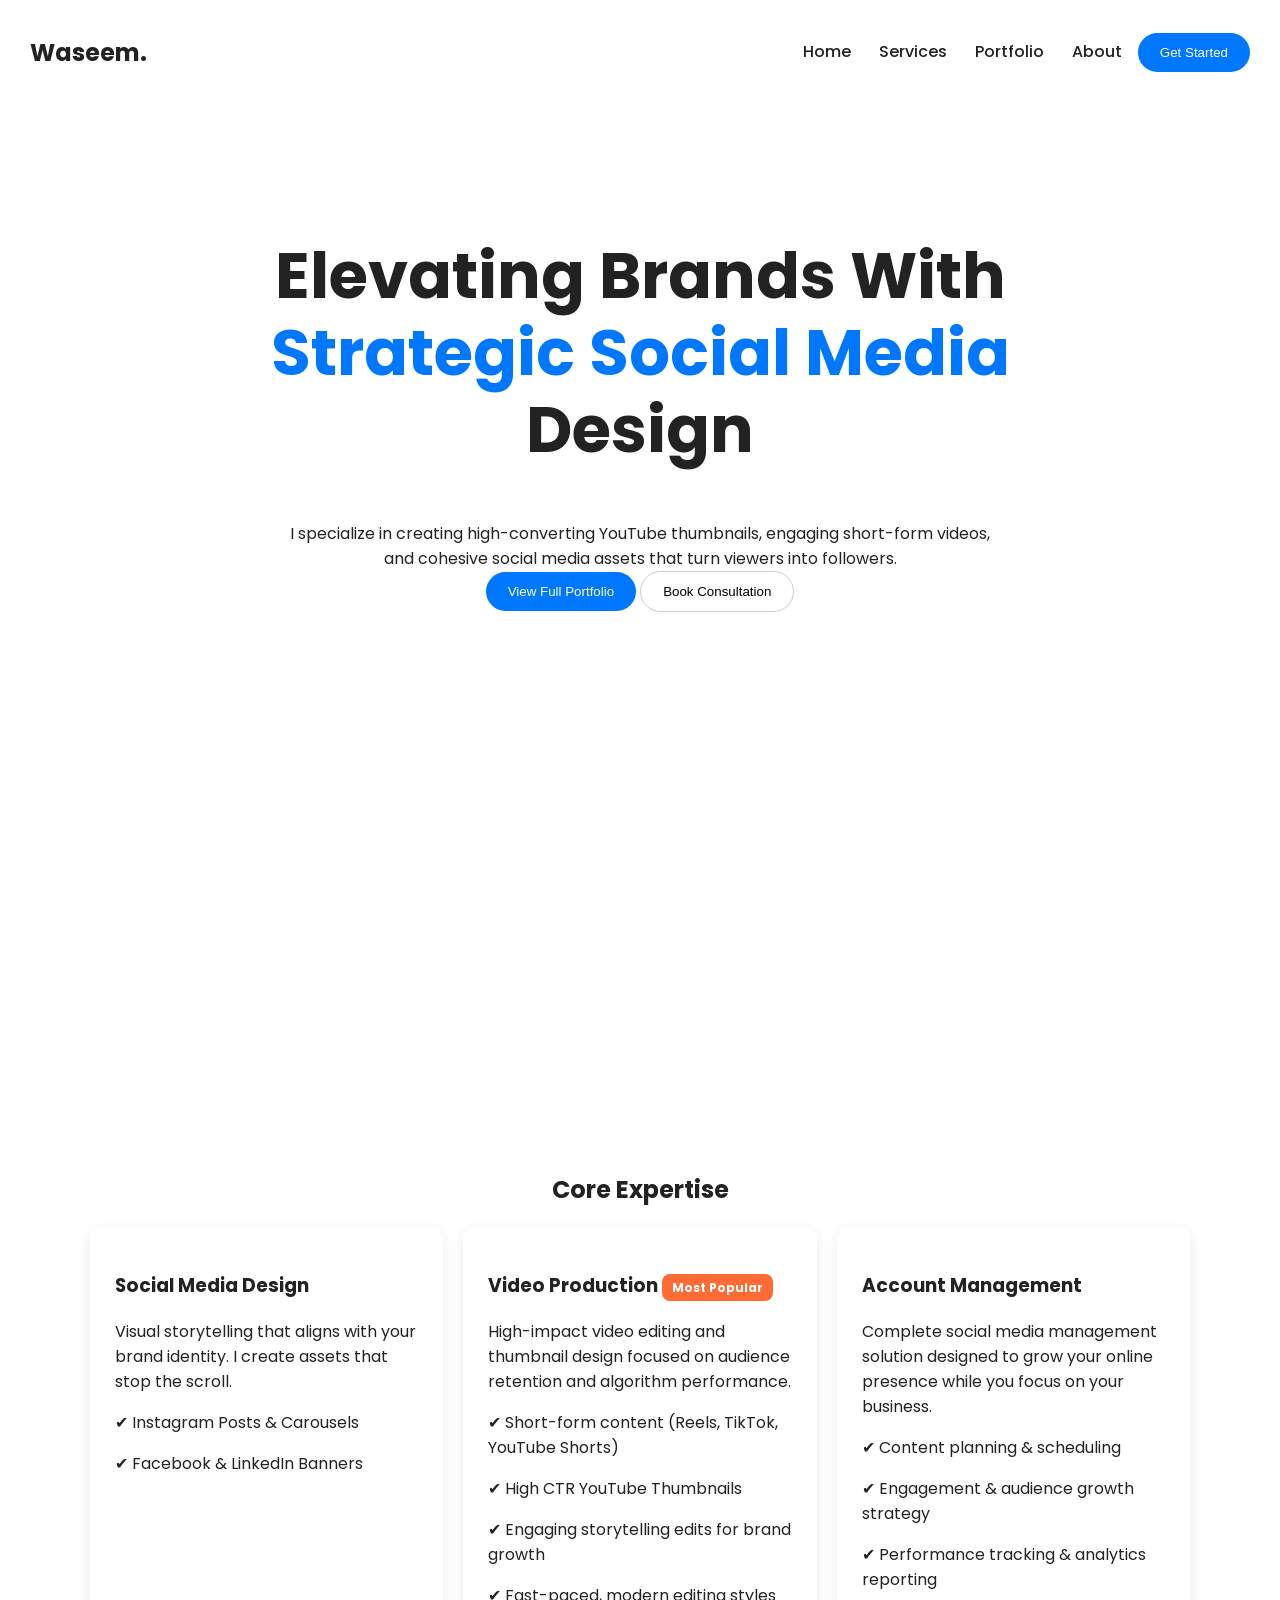
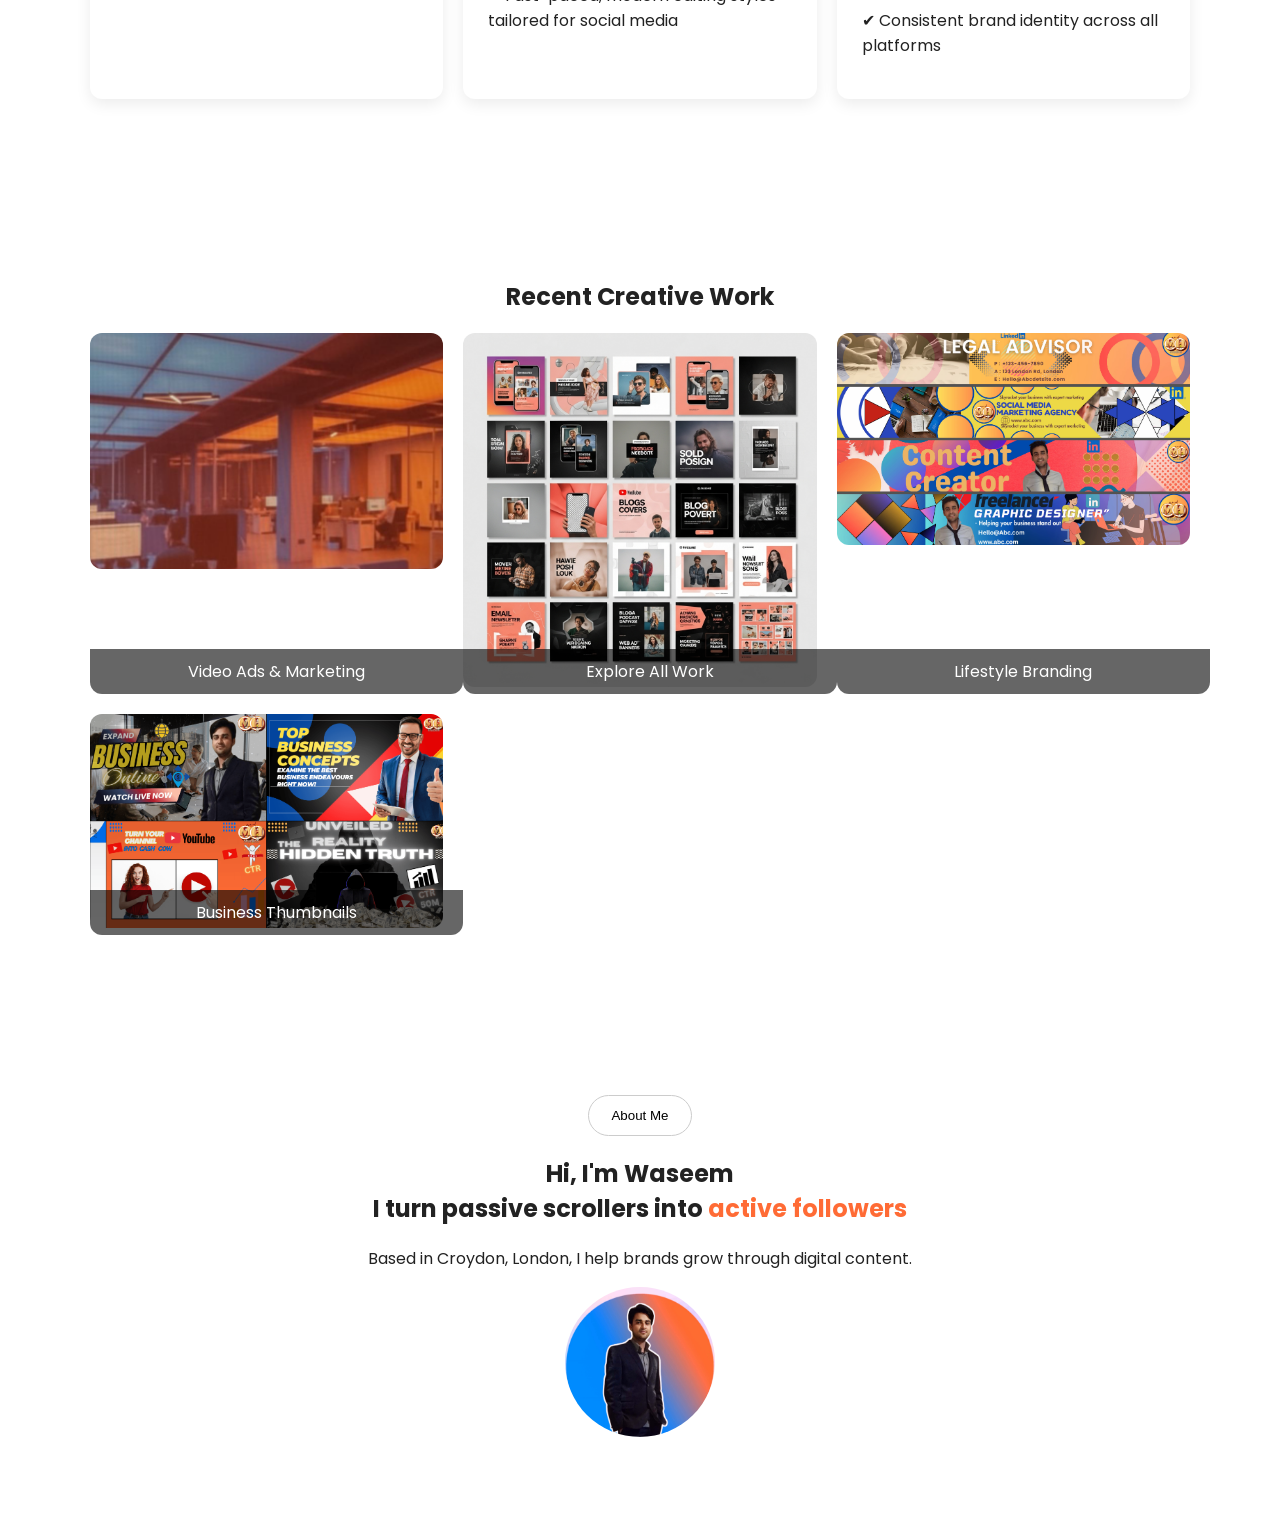
==== index.html @ 192c1cff "Update index.html" ====
<!DOCTYPE html>
<html lang="en">
<head>
<meta charset="UTF-8">
<meta name="viewport" content="width=device-width, initial-scale=1.0">
<title>Waseem Designs</title>

<link href="https://fonts.googleapis.com/css2?family=Poppins:wght@300;400;600;700&display=swap" rel="stylesheet">

<style>
body{font-family:Poppins,sans-serif;margin:0;background:#ffffff;color:#222}
header{display:flex;justify-content:space-between;align-items:center;padding:15px 30px;background:#fff;position:sticky;top:0;z-index:999}
nav a{margin:0 12px;text-decoration:none;color:#222;font-weight:500}

.btn{padding:12px 22px;border-radius:25px;border:none;cursor:pointer}
.btn-blue{background:#0077FF;color:#fff}
.btn-white{background:#fff;border:1px solid #ccc}

.section{padding:80px 20px;text-align:center}
.hero h2{font-size:64px;line-height:1.2}
.hero p{max-width:700px;margin:auto}

.banner{
width:100%;
height:350px;
background:url('Banner.png') center/contain no-repeat;
background-color:#fff;
margin-top:30px;
}

.services{display:grid;grid-template-columns:repeat(3,1fr);gap:20px;max-width:1100px;margin:auto}
.box{background:#fff;padding:25px;border-radius:12px;box-shadow:0 5px 15px rgba(0,0,0,.08);text-align:left}

.gallery{display:grid;grid-template-columns:repeat(3,1fr);gap:20px;max-width:1100px;margin:auto}
.gallery-item{position:relative;cursor:pointer}
.gallery img{width:100%;border-radius:12px}
.overlay{position:absolute;bottom:0;background:rgba(0,0,0,.6);color:#fff;width:100%;padding:10px;border-radius:0 0 12px 12px}

.modal{display:none;position:fixed;top:0;left:0;width:100%;height:100%;background:#fff;overflow:auto;z-index:2000}
.modal-content{max-width:1100px;margin:auto;padding:40px;position:relative}

.close-btn{position:absolute;top:10px;right:20px;font-size:28px;cursor:pointer}

.video-grid{
display:grid;
grid-template-columns:repeat(auto-fit,minmax(320px,1fr));
gap:25px;
justify-content:center;
align-items:center;
max-width:1000px;
margin:auto;
}

.video-grid iframe{
width:100%;
height:220px;
border-radius:10px;
}

.image-grid{
display:grid;
grid-template-columns:repeat(3,1fr);
gap:20px;
}

.image-grid img{
width:100%;
height:200px;
object-fit:cover;
border-radius:10px;
cursor:pointer;
transition:0.3s;
}

.image-grid img:hover{
transform:scale(1.05);
}

.preview{display:none;position:fixed;top:0;left:0;width:100%;height:100%;background:#000;justify-content:center;align-items:center;z-index:3000}
.preview img{max-width:90%;max-height:90vh}

.arrow{position:absolute;font-size:50px;color:#fff;cursor:pointer;user-select:none}
.left{left:20px}.right{right:20px}
</style>
</head>

<body>

<header>
<h2>Waseem.</h2>
<nav>
<a href="#home">Home</a>
<a href="#services">Services</a>
<a href="#portfolio">Portfolio</a>
<a href="#about">About</a>
<button class="btn btn-blue" onclick="openForm()">Get Started</button>
</nav>
</header>

<section id="home" class="section hero">
<h2>Elevating Brands With<br><span style="color:#0077FF">Strategic Social Media</span><br>Design</h2>

<p>I specialize in creating high-converting YouTube thumbnails, engaging short-form videos, and cohesive social media assets that turn viewers into followers.</p>

<button class="btn btn-blue" onclick="scrollToSection('portfolio')">View Full Portfolio</button>
<button class="btn btn-white" onclick="openForm()">Book Consultation</button>

<div class="banner"></div>
</section>

<section id="services" class="section">
<h2>Core Expertise</h2>

<div class="services">

<div class="box">
<h3>Social Media Design</h3>
<p>Visual storytelling that aligns with your brand identity. I create assets that stop the scroll.</p>
<p>✔ Instagram Posts & Carousels</p>
<p>✔ Facebook & LinkedIn Banners</p>
</div>

<div class="box">
<h3>Video Production <span style="background:#FF6B35;color:#fff;padding:5px 10px;border-radius:8px;font-size:12px">Most Popular</span></h3>
<p>High-impact video editing and thumbnail design focused on audience retention and algorithm performance.</p>
<p>✔ Short-form content (Reels, TikTok, YouTube Shorts)</p>
<p>✔ High CTR YouTube Thumbnails</p>
<p>✔ Engaging storytelling edits for brand growth</p>
<p>✔ Fast-paced, modern editing styles tailored for social media</p>
</div>

<div class="box">
<h3>Account Management</h3>
<p>Complete social media management solution designed to grow your online presence while you focus on your business.</p>
<p>✔ Content planning & scheduling</p>
<p>✔ Engagement & audience growth strategy</p>
<p>✔ Performance tracking & analytics reporting</p>
<p>✔ Consistent brand identity across all platforms</p>
</div>

</div>
</section>

<section id="portfolio" class="section">
<h2>Recent Creative Work</h2>

<div class="gallery">
<div class="gallery-item" onclick="openVideos()">
<img src="Videos Thumbnail.PNG">
<div class="overlay">Video Ads & Marketing</div>
</div>

<div class="gallery-item" onclick="openImages()">
<img src="Immage gallery.png">
<div class="overlay">Explore All Work</div>
</div>

<div class="gallery-item">
<img src="LIB 01.jpg">
<div class="overlay">Lifestyle Branding</div>
</div>

<div class="gallery-item">
<img src="Thumbnails 03.png">
<div class="overlay">Business Thumbnails</div>
</div>
</div>
</section>

<!-- VIDEO MODAL -->
<div id="videoModal" class="modal">
<div class="modal-content video-grid">
<span class="close-btn" onclick="closeVideos()">✕</span>

<iframe src="https://www.youtube.com/embed/yLaNjHdaavY"></iframe>
<iframe src="https://www.youtube.com/embed/PnxW_Ctmsts"></iframe>
<iframe src="https://www.youtube.com/embed/07O40xrZhcg"></iframe>
<iframe src="https://www.youtube.com/embed/hh1J-vUrCSE"></iframe>
<iframe src="https://www.youtube.com/embed/8DcwOoXqnf8"></iframe>
<iframe src="https://www.youtube.com/embed/QesPdSOCHp0"></iframe>
<iframe src="https://www.youtube.com/embed/35iKyyiYhtw"></iframe>
<iframe src="https://www.youtube.com/embed/aAD5Paf2DV4"></iframe>

<div style="grid-column:1/-1;text-align:center;margin-top:40px">
<hr>
<h3>Let’s keep in touch</h3>
</div>

</div>
</div>

<!-- IMAGE MODAL -->
<div id="imageModal" class="modal">
<div class="modal-content image-grid">
<span class="close-btn" onclick="closeImages()">✕</span>

<img src="FBB 01 .jpg" onclick="preview(this.src)">
<img src="FBB 02.png" onclick="preview(this.src)">
<img src="GRID SMP 01.jpg" onclick="preview(this.src)">
<img src="GRID SMP 02.png" onclick="preview(this.src)">
<img src="LIB 01.jpg" onclick="preview(this.src)">
<img src="Mix SMP.jpg" onclick="preview(this.src)">
<img src="THumbnails 02.jpg" onclick="preview(this.src)">
<img src="Thumbnails 01.jpg" onclick="preview(this.src)">
<img src="Thumbnails 03.png" onclick="preview(this.src)">
<img src="Youtube Banners 01.jpg" onclick="preview(this.src)">
<img src="Youtube Banners 02.jpg" onclick="preview(this.src)">
<img src="Youtube Banners 03.jpg" onclick="preview(this.src)">

<div style="grid-column:1/-1;text-align:center;margin-top:40px">
<hr>
<h3>Let’s keep in touch</h3>
</div>

</div>
</div>

<!-- PREVIEW -->
<div id="preview" class="preview">
<span class="arrow left" onclick="prev(event)">❮</span>
<img id="previewImg">
<span class="arrow right" onclick="next(event)">❯</span>
</div>

<!-- FORM -->
<div id="formModal" class="modal">
<div class="modal-content">
<span class="close-btn" onclick="closeForm()">✕</span>

<h2>Book Consultation</h2>

<form action="https://formspree.io/f/mlgarzag" method="POST">
<input type="hidden" name="_next" value="https://waseem-designs.github.io/thank-you.html">

<input type="text" name="name" placeholder="Your Name" required><br><br>
<input type="email" name="email" placeholder="Email" required><br><br>
<textarea name="message" placeholder="Your Message" required></textarea><br><br>

<button type="submit" class="btn btn-blue">Submit</button>
</form>

</div>
</div>

<section id="about" class="section">
<button class="btn btn-white">About Me</button>

<h2>
Hi, I'm Waseem<br>
I turn passive scrollers into <span style="color:#FF6B35">active followers</span>
</h2>

<p>Based in Croydon, London, I help brands grow through digital content.</p>

<img src="My Image.jpeg" width="150" style="border-radius:50%">
</section>

<script>
function scrollToSection(id){
document.getElementById(id).scrollIntoView({behavior:'smooth'});
}

function openVideos(){document.getElementById('videoModal').style.display='block';}
function closeVideos(){document.getElementById('videoModal').style.display='none';}

function openImages(){
document.getElementById('imageModal').style.display='block';
images=[...document.querySelectorAll('#imageModal img')].map(i=>i.src);
}
function closeImages(){document.getElementById('imageModal').style.display='none';}

function openForm(){document.getElementById('formModal').style.display='block';}
function closeForm(){document.getElementById('formModal').style.display='none';}

let images=[],index=0;

function preview(src){
document.getElementById('preview').style.display='flex';
document.getElementById('previewImg').src=src;
index=images.indexOf(src);
}

function next(e){e.stopPropagation();index=(index+1)%images.length;preview(images[index]);}
function prev(e){e.stopPropagation();index=(index-1+images.length)%images.length;preview(images[index]);}

document.getElementById('preview').onclick=function(e){
if(e.target.id==="preview"){this.style.display="none";}
};
</script>

</body>
</html>
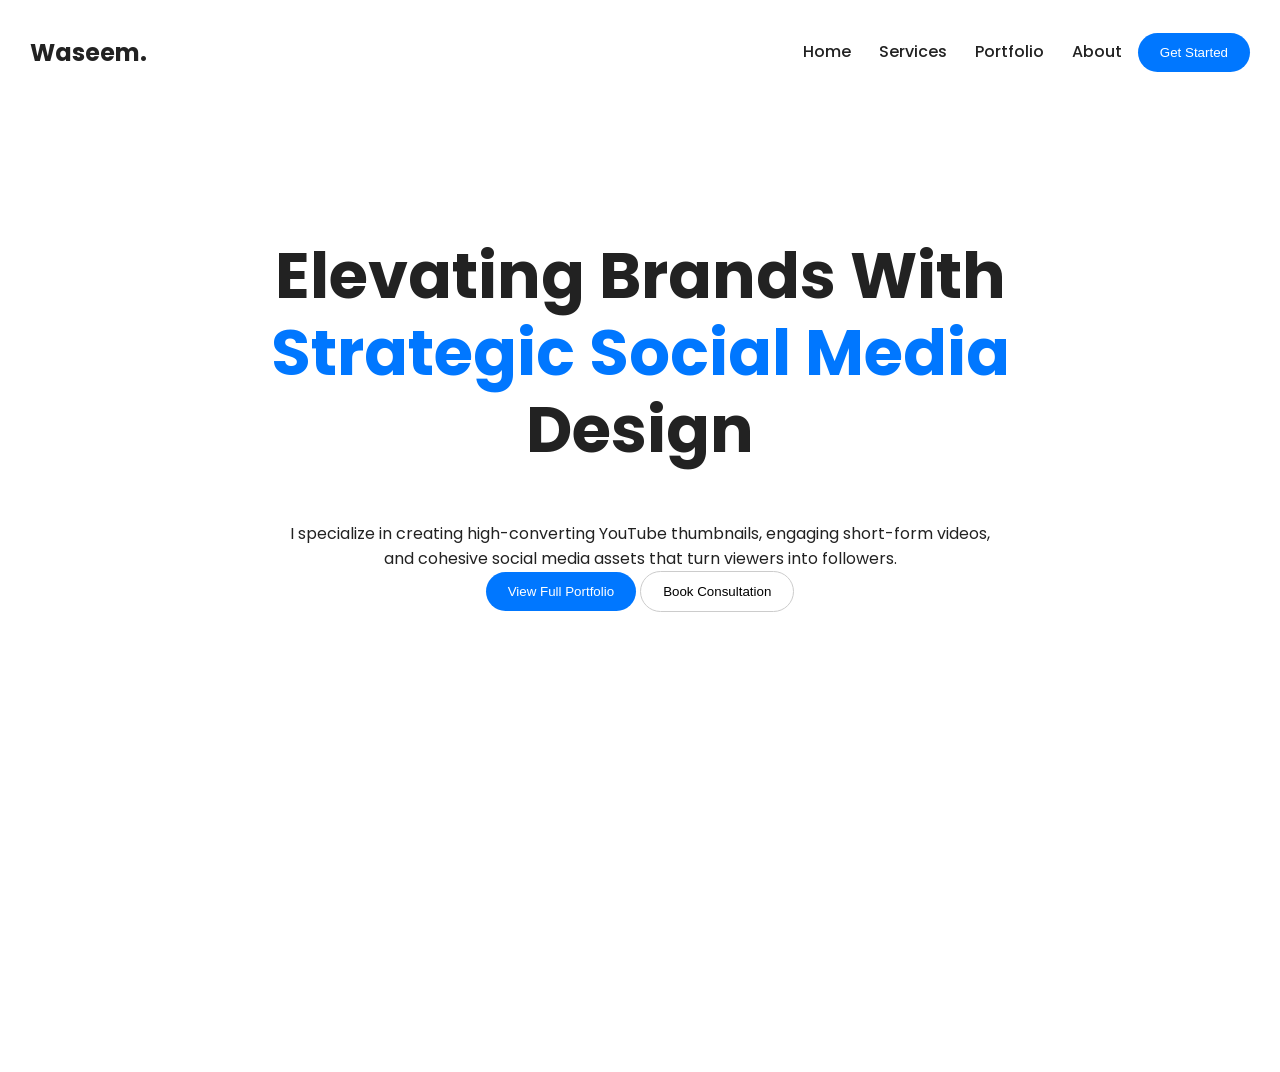
==== commit cf4d4e64: "Web updates" ====
--- a/index.html
+++ b/index.html
@@ -108,120 +108,6 @@
 <div class="banner"></div>
 </section>
 
-<section id="services" class="section">
-<h2>Core Expertise</h2>
-
-<div class="services">
-
-<div class="box">
-<h3>Social Media Design</h3>
-<p>Visual storytelling that aligns with your brand identity. I create assets that stop the scroll.</p>
-<p>✔ Instagram Posts & Carousels</p>
-<p>✔ Facebook & LinkedIn Banners</p>
-</div>
-
-<div class="box">
-<h3>Video Production <span style="background:#FF6B35;color:#fff;padding:5px 10px;border-radius:8px;font-size:12px">Most Popular</span></h3>
-<p>High-impact video editing and thumbnail design focused on audience retention and algorithm performance.</p>
-<p>✔ Short-form content (Reels, TikTok, YouTube Shorts)</p>
-<p>✔ High CTR YouTube Thumbnails</p>
-<p>✔ Engaging storytelling edits for brand growth</p>
-<p>✔ Fast-paced, modern editing styles tailored for social media</p>
-</div>
-
-<div class="box">
-<h3>Account Management</h3>
-<p>Complete social media management solution designed to grow your online presence while you focus on your business.</p>
-<p>✔ Content planning & scheduling</p>
-<p>✔ Engagement & audience growth strategy</p>
-<p>✔ Performance tracking & analytics reporting</p>
-<p>✔ Consistent brand identity across all platforms</p>
-</div>
-
-</div>
-</section>
-
-<section id="portfolio" class="section">
-<h2>Recent Creative Work</h2>
-
-<div class="gallery">
-<div class="gallery-item" onclick="openVideos()">
-<img src="Videos Thumbnail.PNG">
-<div class="overlay">Video Ads & Marketing</div>
-</div>
-
-<div class="gallery-item" onclick="openImages()">
-<img src="Immage gallery.png">
-<div class="overlay">Explore All Work</div>
-</div>
-
-<div class="gallery-item">
-<img src="LIB 01.jpg">
-<div class="overlay">Lifestyle Branding</div>
-</div>
-
-<div class="gallery-item">
-<img src="Thumbnails 03.png">
-<div class="overlay">Business Thumbnails</div>
-</div>
-</div>
-</section>
-
-<!-- VIDEO MODAL -->
-<div id="videoModal" class="modal">
-<div class="modal-content video-grid">
-<span class="close-btn" onclick="closeVideos()">✕</span>
-
-<iframe src="https://www.youtube.com/embed/yLaNjHdaavY"></iframe>
-<iframe src="https://www.youtube.com/embed/PnxW_Ctmsts"></iframe>
-<iframe src="https://www.youtube.com/embed/07O40xrZhcg"></iframe>
-<iframe src="https://www.youtube.com/embed/hh1J-vUrCSE"></iframe>
-<iframe src="https://www.youtube.com/embed/8DcwOoXqnf8"></iframe>
-<iframe src="https://www.youtube.com/embed/QesPdSOCHp0"></iframe>
-<iframe src="https://www.youtube.com/embed/35iKyyiYhtw"></iframe>
-<iframe src="https://www.youtube.com/embed/aAD5Paf2DV4"></iframe>
-
-<div style="grid-column:1/-1;text-align:center;margin-top:40px">
-<hr>
-<h3>Let’s keep in touch</h3>
-</div>
-
-</div>
-</div>
-
-<!-- IMAGE MODAL -->
-<div id="imageModal" class="modal">
-<div class="modal-content image-grid">
-<span class="close-btn" onclick="closeImages()">✕</span>
-
-<img src="FBB 01 .jpg" onclick="preview(this.src)">
-<img src="FBB 02.png" onclick="preview(this.src)">
-<img src="GRID SMP 01.jpg" onclick="preview(this.src)">
-<img src="GRID SMP 02.png" onclick="preview(this.src)">
-<img src="LIB 01.jpg" onclick="preview(this.src)">
-<img src="Mix SMP.jpg" onclick="preview(this.src)">
-<img src="THumbnails 02.jpg" onclick="preview(this.src)">
-<img src="Thumbnails 01.jpg" onclick="preview(this.src)">
-<img src="Thumbnails 03.png" onclick="preview(this.src)">
-<img src="Youtube Banners 01.jpg" onclick="preview(this.src)">
-<img src="Youtube Banners 02.jpg" onclick="preview(this.src)">
-<img src="Youtube Banners 03.jpg" onclick="preview(this.src)">
-
-<div style="grid-column:1/-1;text-align:center;margin-top:40px">
-<hr>
-<h3>Let’s keep in touch</h3>
-</div>
-
-</div>
-</div>
-
-<!-- PREVIEW -->
-<div id="preview" class="preview">
-<span class="arrow left" onclick="prev(event)">❮</span>
-<img id="previewImg">
-<span class="arrow right" onclick="next(event)">❯</span>
-</div>
-
 <!-- FORM -->
 <div id="formModal" class="modal">
 <div class="modal-content">
@@ -229,8 +115,7 @@
 
 <h2>Book Consultation</h2>
 
-<form action="https://formspree.io/f/mlgarzag" method="POST">
-<input type="hidden" name="_next" value="https://waseem-designs.github.io/thank-you.html">
+<form action="https://formspree.io/f/mlgarzag" method="POST" onsubmit="handleSubmit(event)">
 
 <input type="text" name="name" placeholder="Your Name" required><br><br>
 <input type="email" name="email" placeholder="Email" required><br><br>
@@ -241,19 +126,6 @@
 
 </div>
 </div>
-
-<section id="about" class="section">
-<button class="btn btn-white">About Me</button>
-
-<h2>
-Hi, I'm Waseem<br>
-I turn passive scrollers into <span style="color:#FF6B35">active followers</span>
-</h2>
-
-<p>Based in Croydon, London, I help brands grow through digital content.</p>
-
-<img src="My Image.jpeg" width="150" style="border-radius:50%">
-</section>
 
 <script>
 function scrollToSection(id){
@@ -286,6 +158,26 @@
 document.getElementById('preview').onclick=function(e){
 if(e.target.id==="preview"){this.style.display="none";}
 };
+
+// ✅ FINAL WORKING SUBMIT + REDIRECT
+function handleSubmit(e){
+e.preventDefault();
+
+let form = e.target;
+let data = new FormData(form);
+
+fetch(form.action, {
+method: "POST",
+body: data,
+headers: { 'Accept': 'application/json' }
+})
+.then(() => {
+window.location.href = "https://waseem-designs.github.io/thank-you.html";
+})
+.catch(() => {
+alert("Something went wrong. Please try again.");
+});
+}
 </script>
 
 </body>
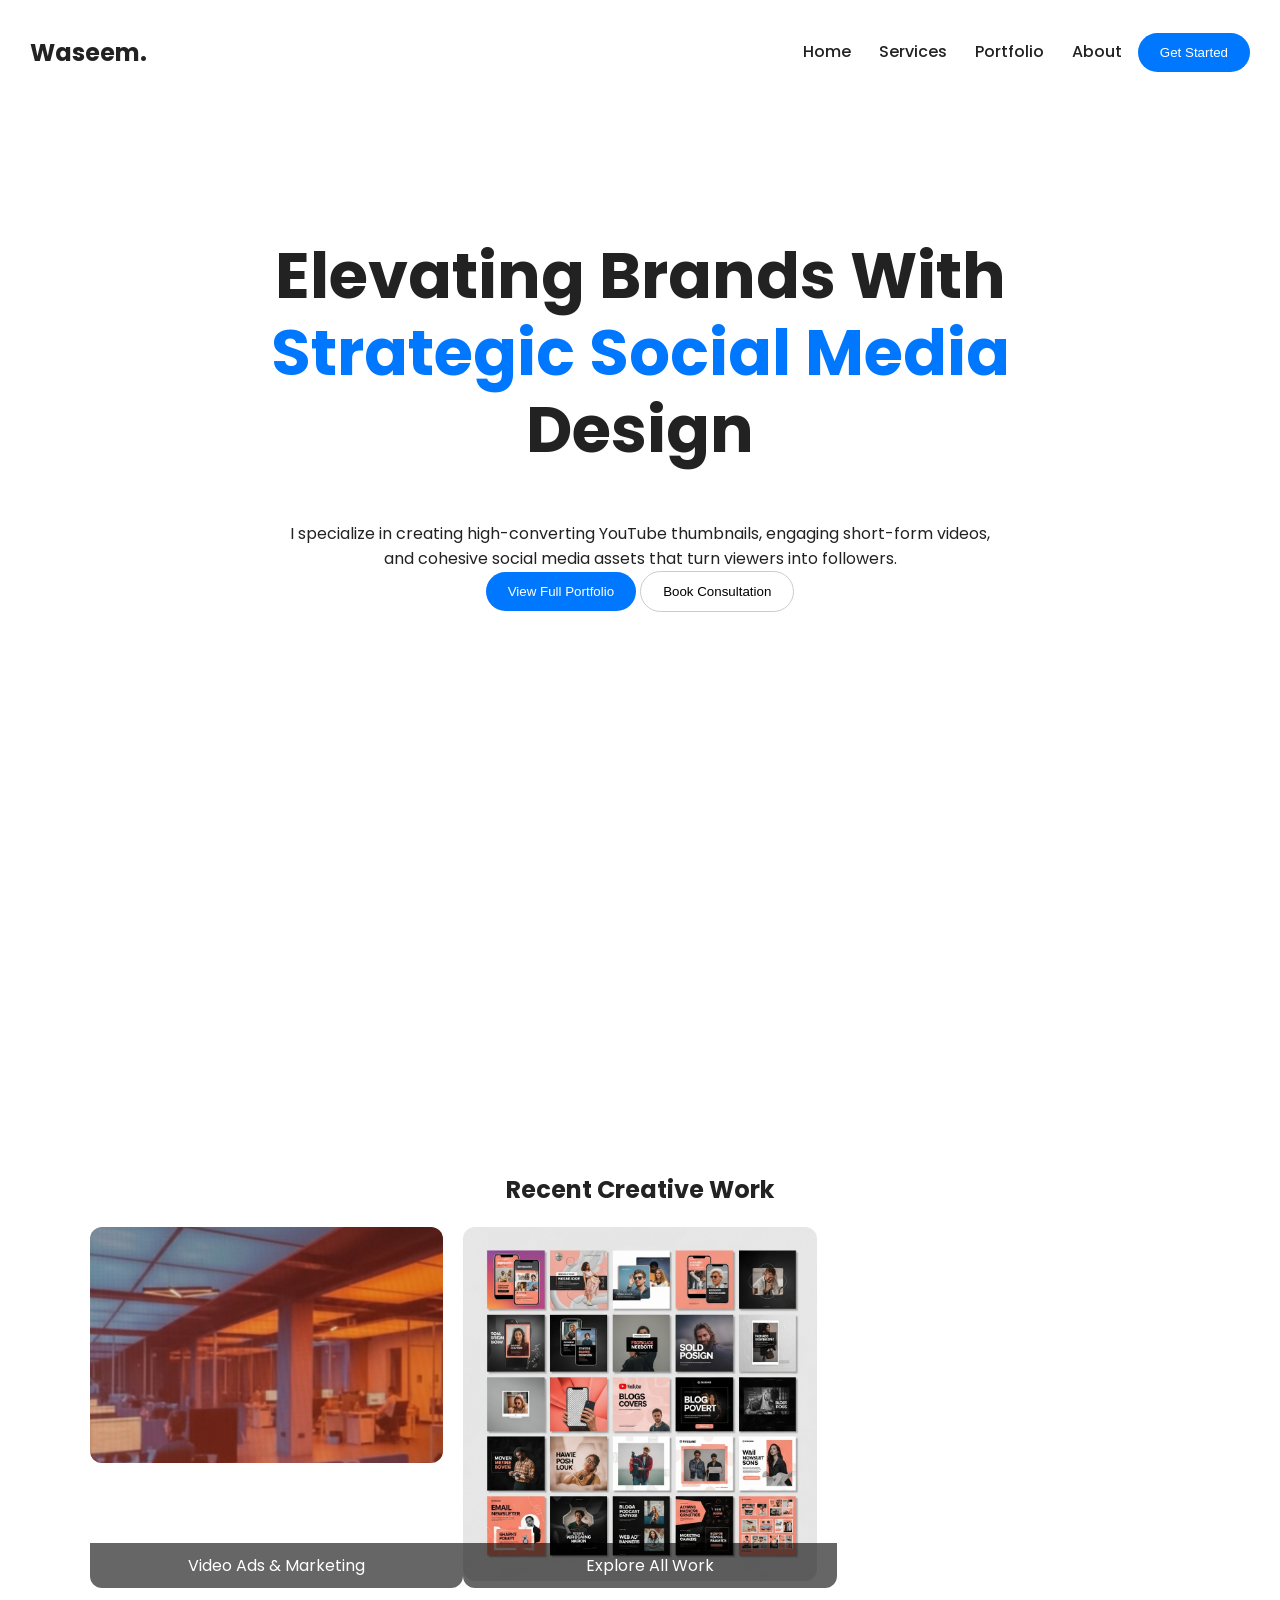
==== commit 53d78f1e: "Web updates" ====
--- a/index.html
+++ b/index.html
@@ -108,6 +108,42 @@
 <div class="banner"></div>
 </section>
 
+<section id="portfolio" class="section">
+<h2>Recent Creative Work</h2>
+
+<div class="gallery">
+<div class="gallery-item" onclick="openVideos()">
+<img src="Videos Thumbnail.PNG">
+<div class="overlay">Video Ads & Marketing</div>
+</div>
+
+<div class="gallery-item" onclick="openImages()">
+<img src="Immage gallery.png">
+<div class="overlay">Explore All Work</div>
+</div>
+</div>
+</section>
+
+<!-- VIDEO MODAL -->
+<div id="videoModal" class="modal">
+<div class="modal-content video-grid">
+<span class="close-btn" onclick="closeVideos()">✕</span>
+
+<iframe src="https://www.youtube.com/embed/yLaNjHdaavY"></iframe>
+<iframe src="https://www.youtube.com/embed/PnxW_Ctmsts"></iframe>
+</div>
+</div>
+
+<!-- IMAGE MODAL -->
+<div id="imageModal" class="modal">
+<div class="modal-content image-grid">
+<span class="close-btn" onclick="closeImages()">✕</span>
+
+<img src="FBB 01 .jpg" onclick="preview(this.src)">
+<img src="FBB 02.png" onclick="preview(this.src)">
+</div>
+</div>
+
 <!-- FORM -->
 <div id="formModal" class="modal">
 <div class="modal-content">
@@ -115,7 +151,8 @@
 
 <h2>Book Consultation</h2>
 
-<form action="https://formspree.io/f/mlgarzag" method="POST" onsubmit="handleSubmit(event)">
+<form action="https://formspree.io/f/mlgarzag" method="POST">
+<input type="hidden" name="_next" value="https://waseem-designs.github.io/thank-you.html">
 
 <input type="text" name="name" placeholder="Your Name" required><br><br>
 <input type="email" name="email" placeholder="Email" required><br><br>
@@ -135,48 +172,26 @@
 function openVideos(){document.getElementById('videoModal').style.display='block';}
 function closeVideos(){document.getElementById('videoModal').style.display='none';}
 
-function openImages(){
-document.getElementById('imageModal').style.display='block';
-images=[...document.querySelectorAll('#imageModal img')].map(i=>i.src);
-}
+function openImages(){document.getElementById('imageModal').style.display='block';}
 function closeImages(){document.getElementById('imageModal').style.display='none';}
 
 function openForm(){document.getElementById('formModal').style.display='block';}
 function closeForm(){document.getElementById('formModal').style.display='none';}
 
-let images=[],index=0;
-
 function preview(src){
-document.getElementById('preview').style.display='flex';
-document.getElementById('previewImg').src=src;
-index=images.indexOf(src);
-}
-
-function next(e){e.stopPropagation();index=(index+1)%images.length;preview(images[index]);}
-function prev(e){e.stopPropagation();index=(index-1+images.length)%images.length;preview(images[index]);}
-
-document.getElementById('preview').onclick=function(e){
-if(e.target.id==="preview"){this.style.display="none";}
-};
-
-// ✅ FINAL WORKING SUBMIT + REDIRECT
-function handleSubmit(e){
-e.preventDefault();
-
-let form = e.target;
-let data = new FormData(form);
-
-fetch(form.action, {
-method: "POST",
-body: data,
-headers: { 'Accept': 'application/json' }
-})
-.then(() => {
-window.location.href = "https://waseem-designs.github.io/thank-you.html";
-})
-.catch(() => {
-alert("Something went wrong. Please try again.");
-});
+let p=document.createElement('div');
+p.style.position='fixed';
+p.style.top='0';
+p.style.left='0';
+p.style.width='100%';
+p.style.height='100%';
+p.style.background='#000';
+p.style.display='flex';
+p.style.justifyContent='center';
+p.style.alignItems='center';
+p.innerHTML='<img src="'+src+'" style="max-width:90%;max-height:90%">';
+p.onclick=()=>p.remove();
+document.body.appendChild(p);
 }
 </script>
 
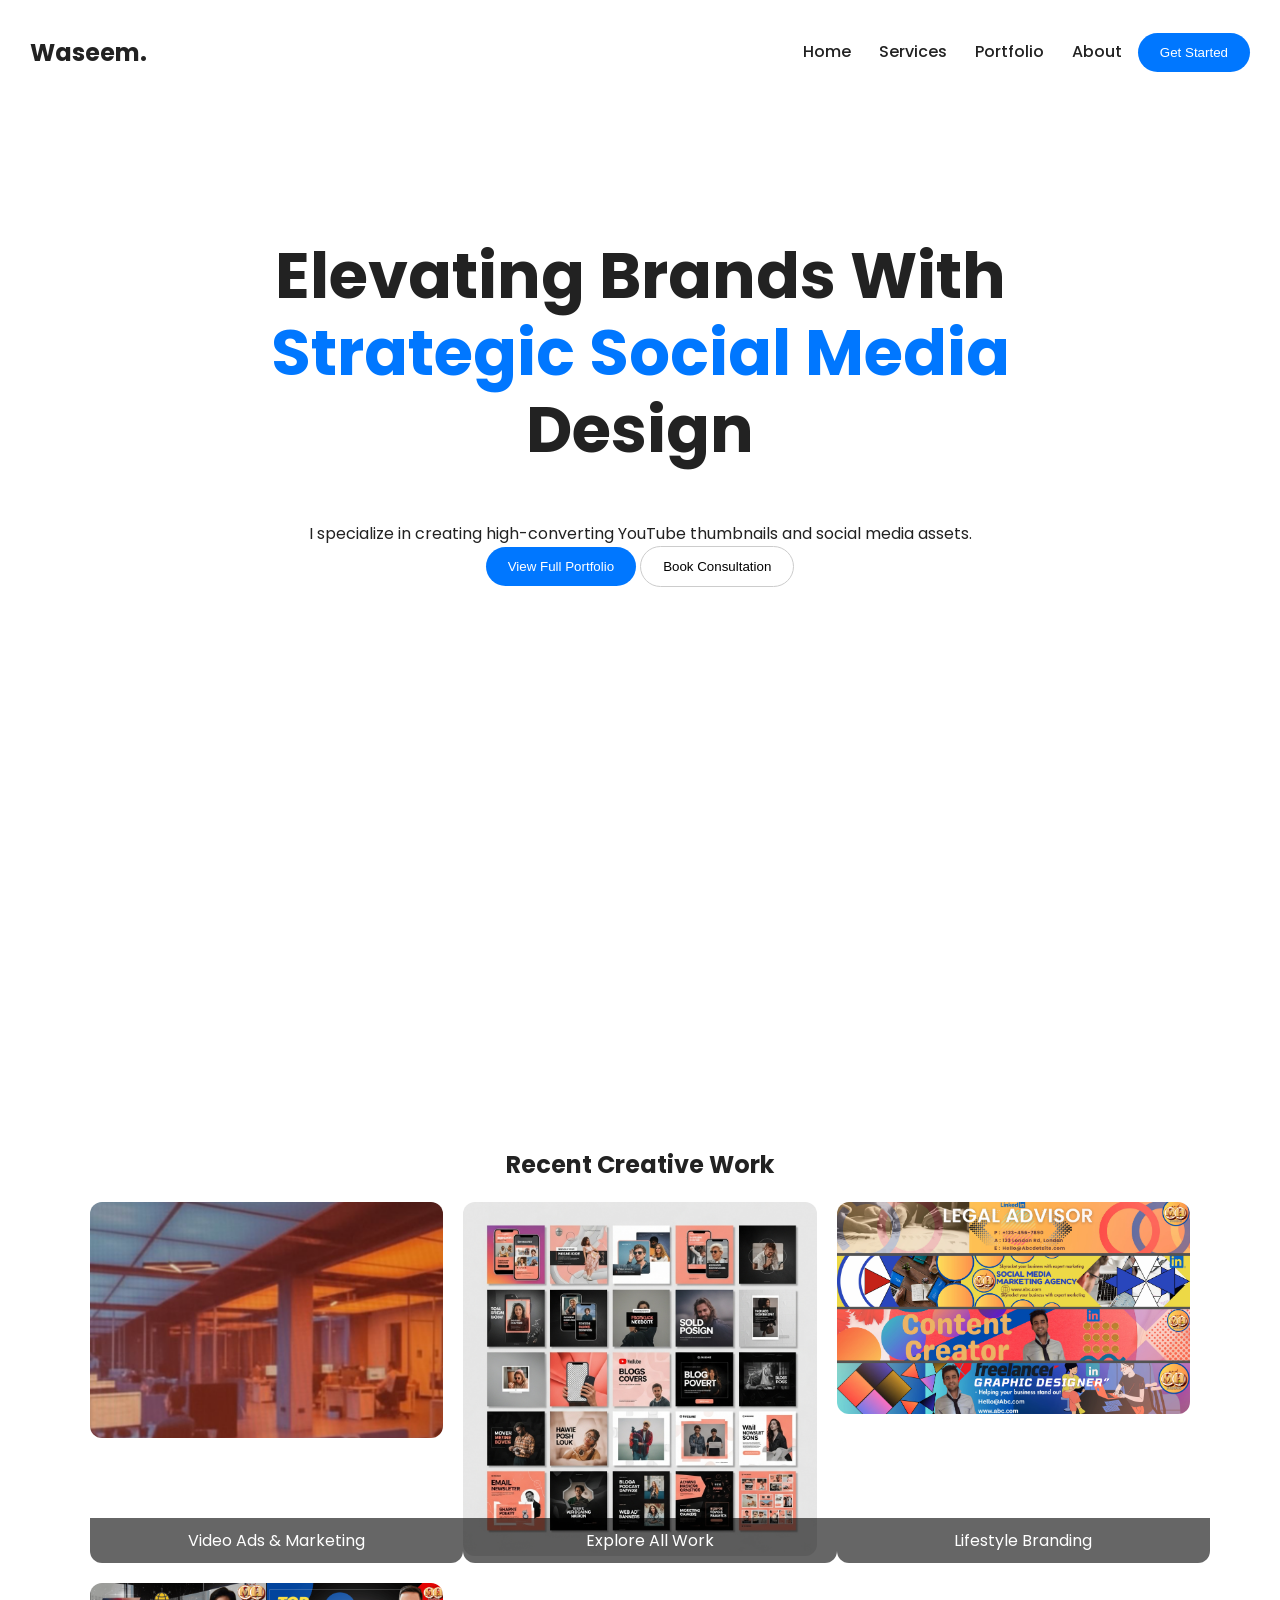
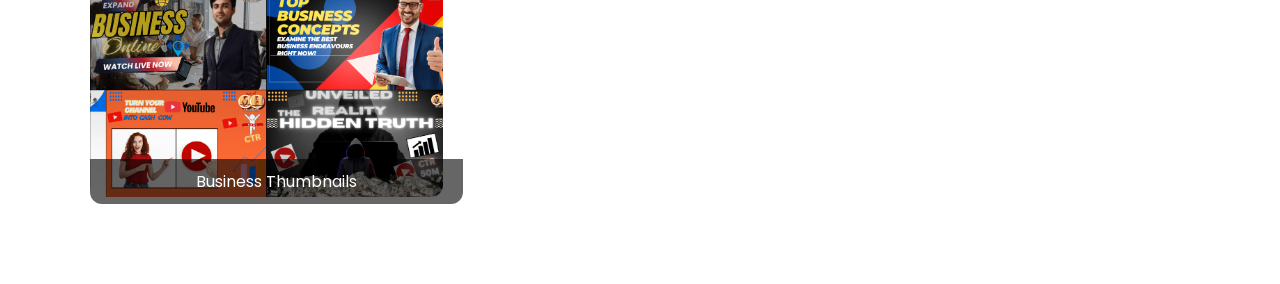
==== commit a288e30b: "Web updates" ====
--- a/index.html
+++ b/index.html
@@ -45,8 +45,6 @@
 display:grid;
 grid-template-columns:repeat(auto-fit,minmax(320px,1fr));
 gap:25px;
-justify-content:center;
-align-items:center;
 max-width:1000px;
 margin:auto;
 }
@@ -69,17 +67,12 @@
 object-fit:cover;
 border-radius:10px;
 cursor:pointer;
-transition:0.3s;
-}
-
-.image-grid img:hover{
-transform:scale(1.05);
 }
 
 .preview{display:none;position:fixed;top:0;left:0;width:100%;height:100%;background:#000;justify-content:center;align-items:center;z-index:3000}
 .preview img{max-width:90%;max-height:90vh}
 
-.arrow{position:absolute;font-size:50px;color:#fff;cursor:pointer;user-select:none}
+.arrow{position:absolute;font-size:50px;color:#fff;cursor:pointer}
 .left{left:20px}.right{right:20px}
 </style>
 </head>
@@ -100,7 +93,7 @@
 <section id="home" class="section hero">
 <h2>Elevating Brands With<br><span style="color:#0077FF">Strategic Social Media</span><br>Design</h2>
 
-<p>I specialize in creating high-converting YouTube thumbnails, engaging short-form videos, and cohesive social media assets that turn viewers into followers.</p>
+<p>I specialize in creating high-converting YouTube thumbnails and social media assets.</p>
 
 <button class="btn btn-blue" onclick="scrollToSection('portfolio')">View Full Portfolio</button>
 <button class="btn btn-white" onclick="openForm()">Book Consultation</button>
@@ -121,6 +114,16 @@
 <img src="Immage gallery.png">
 <div class="overlay">Explore All Work</div>
 </div>
+
+<div class="gallery-item">
+<img src="LIB 01.jpg">
+<div class="overlay">Lifestyle Branding</div>
+</div>
+
+<div class="gallery-item">
+<img src="Thumbnails 03.png">
+<div class="overlay">Business Thumbnails</div>
+</div>
 </div>
 </section>
 
@@ -131,6 +134,7 @@
 
 <iframe src="https://www.youtube.com/embed/yLaNjHdaavY"></iframe>
 <iframe src="https://www.youtube.com/embed/PnxW_Ctmsts"></iframe>
+<iframe src="https://www.youtube.com/embed/07O40xrZhcg"></iframe>
 </div>
 </div>
 
@@ -141,7 +145,16 @@
 
 <img src="FBB 01 .jpg" onclick="preview(this.src)">
 <img src="FBB 02.png" onclick="preview(this.src)">
-</div>
+<img src="GRID SMP 01.jpg" onclick="preview(this.src)">
+<img src="GRID SMP 02.png" onclick="preview(this.src)">
+</div>
+</div>
+
+<!-- PREVIEW -->
+<div id="preview" class="preview">
+<span class="arrow left" onclick="prev(event)">❮</span>
+<img id="previewImg">
+<span class="arrow right" onclick="next(event)">❯</span>
 </div>
 
 <!-- FORM -->
@@ -151,14 +164,12 @@
 
 <h2>Book Consultation</h2>
 
-<form action="https://formspree.io/f/mlgarzag" method="POST">
-<input type="hidden" name="_next" value="https://waseem-designs.github.io/thank-you.html">
-
-<input type="text" name="name" placeholder="Your Name" required><br><br>
-<input type="email" name="email" placeholder="Email" required><br><br>
-<textarea name="message" placeholder="Your Message" required></textarea><br><br>
-
-<button type="submit" class="btn btn-blue">Submit</button>
+<form action="https://formspree.io/f/mlgarzag" method="POST" onsubmit="handleSubmit(event)">
+<input type="text" name="name" required placeholder="Your Name"><br><br>
+<input type="email" name="email" required placeholder="Email"><br><br>
+<textarea name="message" required placeholder="Your Message"></textarea><br><br>
+
+<button class="btn btn-blue">Submit</button>
 </form>
 
 </div>
@@ -172,26 +183,47 @@
 function openVideos(){document.getElementById('videoModal').style.display='block';}
 function closeVideos(){document.getElementById('videoModal').style.display='none';}
 
-function openImages(){document.getElementById('imageModal').style.display='block';}
+function openImages(){
+document.getElementById('imageModal').style.display='block';
+images=[...document.querySelectorAll('#imageModal img')].map(i=>i.src);
+}
 function closeImages(){document.getElementById('imageModal').style.display='none';}
 
 function openForm(){document.getElementById('formModal').style.display='block';}
 function closeForm(){document.getElementById('formModal').style.display='none';}
 
+let images=[],index=0;
+
 function preview(src){
-let p=document.createElement('div');
-p.style.position='fixed';
-p.style.top='0';
-p.style.left='0';
-p.style.width='100%';
-p.style.height='100%';
-p.style.background='#000';
-p.style.display='flex';
-p.style.justifyContent='center';
-p.style.alignItems='center';
-p.innerHTML='<img src="'+src+'" style="max-width:90%;max-height:90%">';
-p.onclick=()=>p.remove();
-document.body.appendChild(p);
+document.getElementById('preview').style.display='flex';
+document.getElementById('previewImg').src=src;
+index=images.indexOf(src);
+}
+
+function next(e){e.stopPropagation();index=(index+1)%images.length;preview(images[index]);}
+function prev(e){e.stopPropagation();index=(index-1+images.length)%images.length;preview(images[index]);}
+
+document.getElementById('preview').onclick=function(e){
+if(e.target.id==="preview"){this.style.display="none";}
+};
+
+function handleSubmit(e){
+e.preventDefault();
+
+let form = e.target;
+let data = new FormData(form);
+
+fetch(form.action, {
+method: "POST",
+body: data,
+headers: { 'Accept': 'application/json' }
+})
+.then(() => {
+window.location.href = "https://waseem-designs.github.io/thank-you.html";
+})
+.catch(() => {
+alert("Something went wrong. Try again.");
+});
 }
 </script>
 
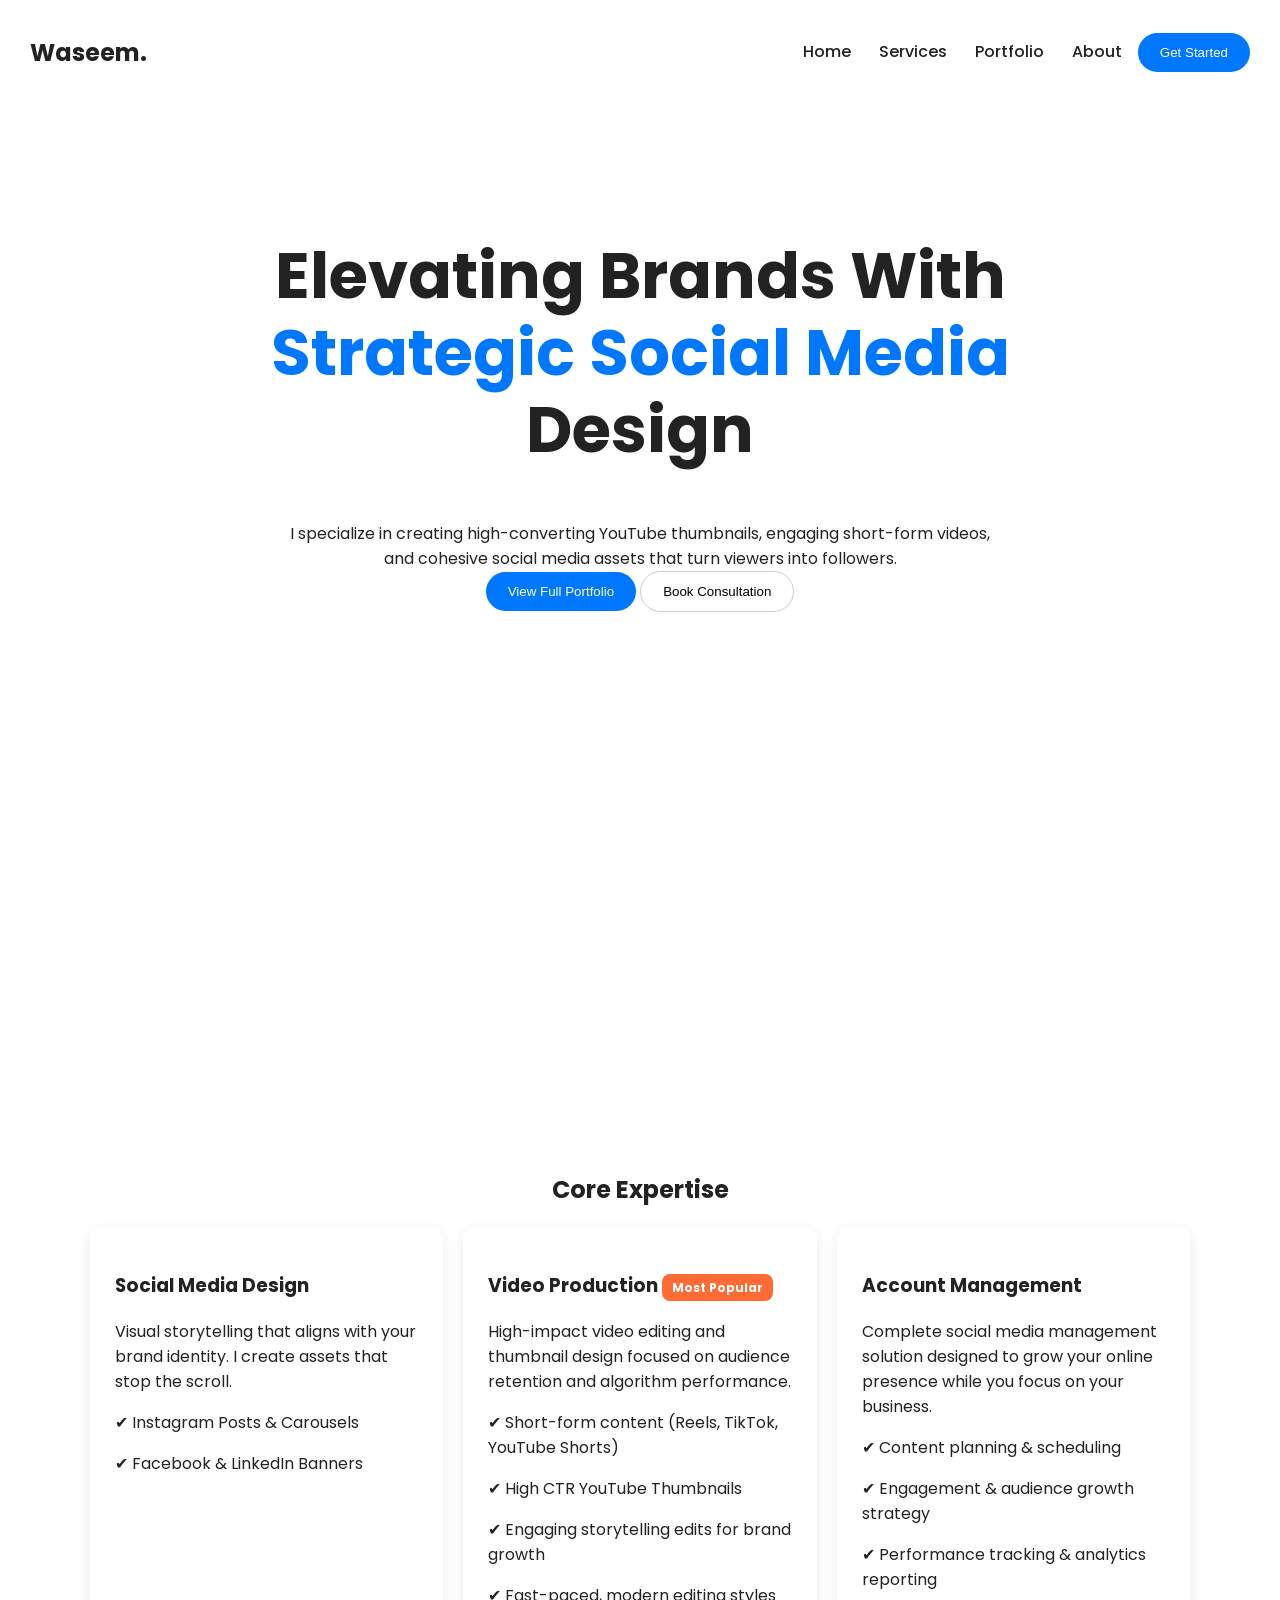
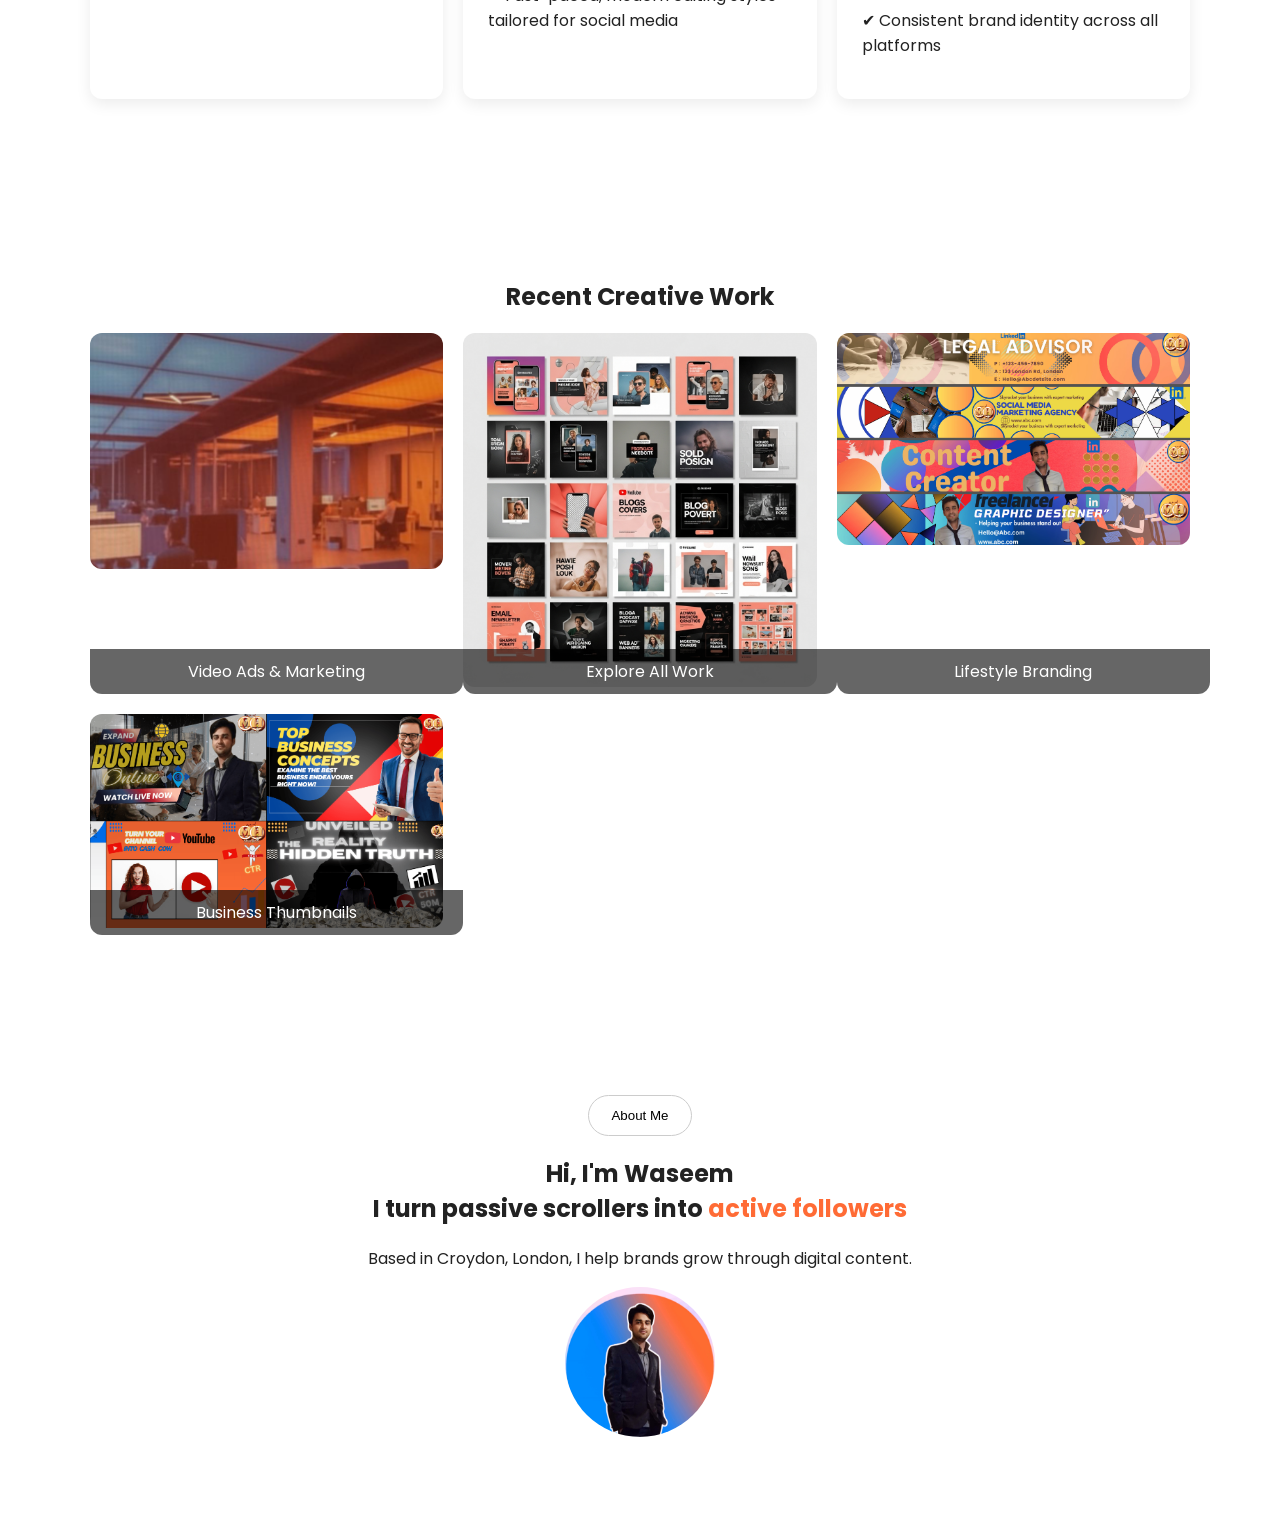
==== commit a555abae: "Web updates" ====
--- a/index.html
+++ b/index.html
@@ -45,6 +45,8 @@
 display:grid;
 grid-template-columns:repeat(auto-fit,minmax(320px,1fr));
 gap:25px;
+justify-content:center;
+align-items:center;
 max-width:1000px;
 margin:auto;
 }
@@ -67,12 +69,17 @@
 object-fit:cover;
 border-radius:10px;
 cursor:pointer;
+transition:0.3s;
+}
+
+.image-grid img:hover{
+transform:scale(1.05);
 }
 
 .preview{display:none;position:fixed;top:0;left:0;width:100%;height:100%;background:#000;justify-content:center;align-items:center;z-index:3000}
 .preview img{max-width:90%;max-height:90vh}
 
-.arrow{position:absolute;font-size:50px;color:#fff;cursor:pointer}
+.arrow{position:absolute;font-size:50px;color:#fff;cursor:pointer;user-select:none}
 .left{left:20px}.right{right:20px}
 </style>
 </head>
@@ -93,12 +100,45 @@
 <section id="home" class="section hero">
 <h2>Elevating Brands With<br><span style="color:#0077FF">Strategic Social Media</span><br>Design</h2>
 
-<p>I specialize in creating high-converting YouTube thumbnails and social media assets.</p>
+<p>I specialize in creating high-converting YouTube thumbnails, engaging short-form videos, and cohesive social media assets that turn viewers into followers.</p>
 
 <button class="btn btn-blue" onclick="scrollToSection('portfolio')">View Full Portfolio</button>
 <button class="btn btn-white" onclick="openForm()">Book Consultation</button>
 
 <div class="banner"></div>
+</section>
+
+<section id="services" class="section">
+<h2>Core Expertise</h2>
+
+<div class="services">
+
+<div class="box">
+<h3>Social Media Design</h3>
+<p>Visual storytelling that aligns with your brand identity. I create assets that stop the scroll.</p>
+<p>✔ Instagram Posts & Carousels</p>
+<p>✔ Facebook & LinkedIn Banners</p>
+</div>
+
+<div class="box">
+<h3>Video Production <span style="background:#FF6B35;color:#fff;padding:5px 10px;border-radius:8px;font-size:12px">Most Popular</span></h3>
+<p>High-impact video editing and thumbnail design focused on audience retention and algorithm performance.</p>
+<p>✔ Short-form content (Reels, TikTok, YouTube Shorts)</p>
+<p>✔ High CTR YouTube Thumbnails</p>
+<p>✔ Engaging storytelling edits for brand growth</p>
+<p>✔ Fast-paced, modern editing styles tailored for social media</p>
+</div>
+
+<div class="box">
+<h3>Account Management</h3>
+<p>Complete social media management solution designed to grow your online presence while you focus on your business.</p>
+<p>✔ Content planning & scheduling</p>
+<p>✔ Engagement & audience growth strategy</p>
+<p>✔ Performance tracking & analytics reporting</p>
+<p>✔ Consistent brand identity across all platforms</p>
+</div>
+
+</div>
 </section>
 
 <section id="portfolio" class="section">
@@ -135,6 +175,17 @@
 <iframe src="https://www.youtube.com/embed/yLaNjHdaavY"></iframe>
 <iframe src="https://www.youtube.com/embed/PnxW_Ctmsts"></iframe>
 <iframe src="https://www.youtube.com/embed/07O40xrZhcg"></iframe>
+<iframe src="https://www.youtube.com/embed/hh1J-vUrCSE"></iframe>
+<iframe src="https://www.youtube.com/embed/8DcwOoXqnf8"></iframe>
+<iframe src="https://www.youtube.com/embed/QesPdSOCHp0"></iframe>
+<iframe src="https://www.youtube.com/embed/35iKyyiYhtw"></iframe>
+<iframe src="https://www.youtube.com/embed/aAD5Paf2DV4"></iframe>
+
+<div style="grid-column:1/-1;text-align:center;margin-top:40px">
+<hr>
+<h3>Let’s keep in touch</h3>
+</div>
+
 </div>
 </div>
 
@@ -147,6 +198,20 @@
 <img src="FBB 02.png" onclick="preview(this.src)">
 <img src="GRID SMP 01.jpg" onclick="preview(this.src)">
 <img src="GRID SMP 02.png" onclick="preview(this.src)">
+<img src="LIB 01.jpg" onclick="preview(this.src)">
+<img src="Mix SMP.jpg" onclick="preview(this.src)">
+<img src="THumbnails 02.jpg" onclick="preview(this.src)">
+<img src="Thumbnails 01.jpg" onclick="preview(this.src)">
+<img src="Thumbnails 03.png" onclick="preview(this.src)">
+<img src="Youtube Banners 01.jpg" onclick="preview(this.src)">
+<img src="Youtube Banners 02.jpg" onclick="preview(this.src)">
+<img src="Youtube Banners 03.jpg" onclick="preview(this.src)">
+
+<div style="grid-column:1/-1;text-align:center;margin-top:40px">
+<hr>
+<h3>Let’s keep in touch</h3>
+</div>
+
 </div>
 </div>
 
@@ -175,6 +240,16 @@
 </div>
 </div>
 
+<section id="about" class="section">
+<button class="btn btn-white">About Me</button>
+
+<h2>Hi, I'm Waseem<br>I turn passive scrollers into <span style="color:#FF6B35">active followers</span></h2>
+
+<p>Based in Croydon, London, I help brands grow through digital content.</p>
+
+<img src="My Image.jpeg" width="150" style="border-radius:50%">
+</section>
+
 <script>
 function scrollToSection(id){
 document.getElementById(id).scrollIntoView({behavior:'smooth'});
@@ -209,20 +284,17 @@
 
 function handleSubmit(e){
 e.preventDefault();
-
 let form = e.target;
 let data = new FormData(form);
 
-fetch(form.action, {
-method: "POST",
-body: data,
-headers: { 'Accept': 'application/json' }
-})
-.then(() => {
-window.location.href = "https://waseem-designs.github.io/thank-you.html";
-})
-.catch(() => {
-alert("Something went wrong. Try again.");
+fetch(form.action,{
+method:"POST",
+body:data,
+headers:{'Accept':'application/json'}
+}).then(()=>{
+window.location.href="https://waseem-designs.github.io/thank-you.html";
+}).catch(()=>{
+alert("Something went wrong.");
 });
 }
 </script>
